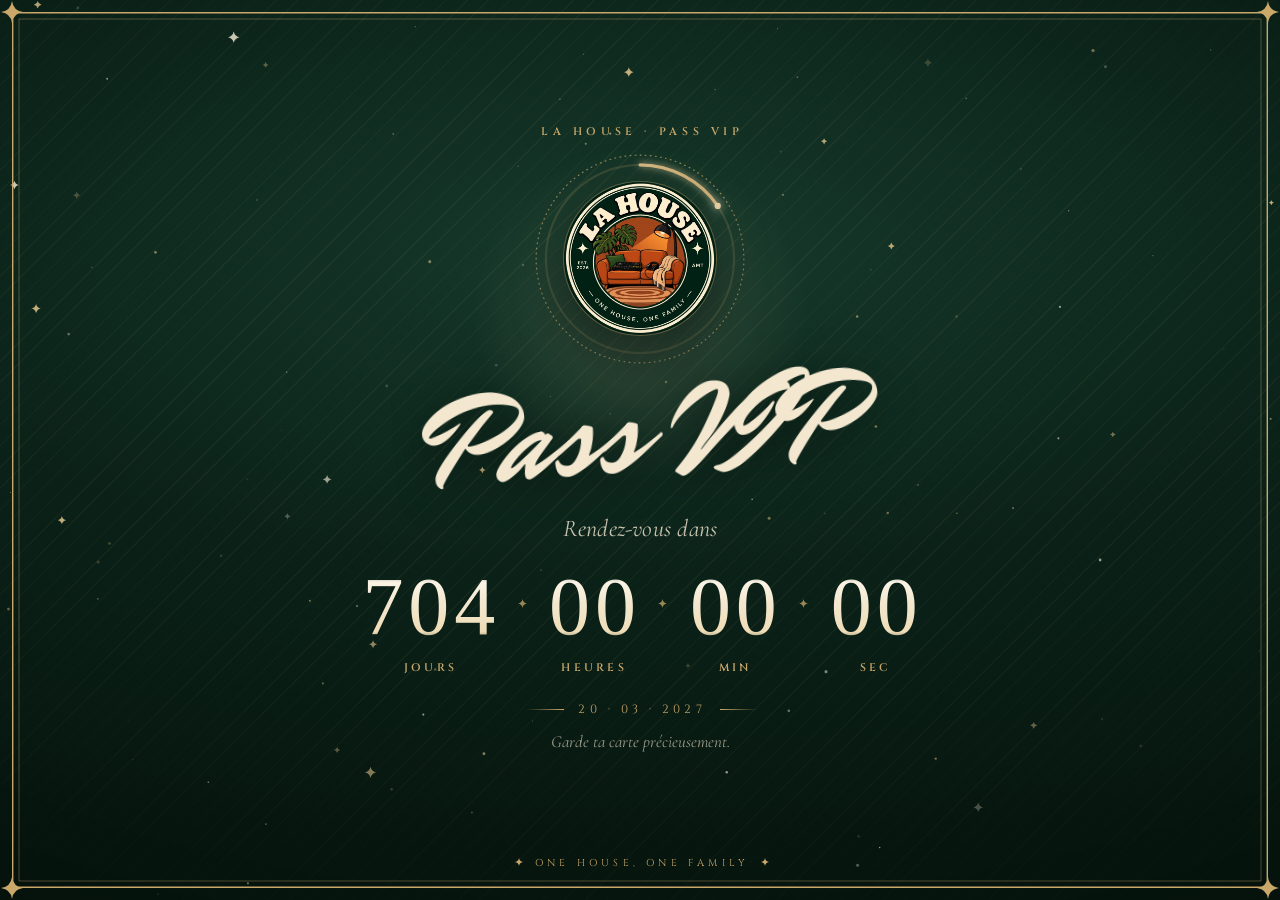
==== index.html @ ac660f89 "Compte à rebours LA HOUSE (Zacharie et Léonard) Co-Authored-By: Claude Opus 5.5 <noreply@anthropic.c" ====
<!doctype html>
<html lang="fr">
<head>
<meta charset="utf-8">
<meta name="viewport" content="width=device-width, initial-scale=1, viewport-fit=cover">
<meta name="theme-color" content="#0b2219">
<meta name="robots" content="noindex">
<title>LA HOUSE · Pass VIP</title>
<meta property="og:title" content="LA HOUSE · Pass VIP">
<meta property="og:description" content="Un jour, tu sauras.">
<link rel="icon" href="assets/star.svg" type="image/svg+xml">
<link rel="apple-touch-icon" href="assets/apple-touch-icon.png">
<link rel="preconnect" href="https://fonts.googleapis.com">
<link rel="preconnect" href="https://fonts.gstatic.com" crossorigin>
<link rel="stylesheet" href="https://fonts.googleapis.com/css2?family=Cinzel:wght@400;600;700&family=Cormorant+Garamond:ital,wght@0,400;0,500;0,600;1,400;1,500&family=Mr+Dafoe&display=swap">
<link rel="stylesheet" href="assets/style.css">
<link rel="preload" as="image" href="assets/logo.webp">
</head>
<body>
<div class="stripes"></div>
<canvas id="sky" aria-hidden="true"></canvas>
<div class="glow"></div>
<div class="vignette"></div>
<div class="frame" aria-hidden="true">
  <svg><rect class="r1" pathLength="1"/><rect class="r2" pathLength="1"/></svg>
  <span class="corner tl"></span><span class="corner tr"></span><span class="corner bl"></span><span class="corner br"></span>
</div>

<main class="stage">
  <p class="kicker rv" style="--d:.2s">La House · Pass VIP</p>

  <div class="emblem">
    <div class="halo"></div>
    <svg class="ring" viewBox="0 0 100 100" aria-hidden="true">
      <defs><linearGradient id="goldGrad" x1="0" y1="0" x2="1" y2="1"><stop offset="0" stop-color="#fff3d6"/><stop offset="1" stop-color="#c9a86a"/></linearGradient></defs>
      <circle class="dots" cx="50" cy="50" r="53"/>
      <circle class="track" cx="50" cy="50" r="48"/>
      <circle class="prog" cx="50" cy="50" r="48" pathLength="100"/>
      <circle class="spark" cx="50" cy="2" r="1.6"/>
    </svg>
    <img src="assets/logo.webp" alt="LA HOUSE" width="600" height="600">
  </div>

  <h1 class="name">Pass VIP</h1>
  <p class="lead rv" style="--d:2.2s">Rendez-vous dans</p>

  <div class="countdown rv" style="--d:1.4s" role="timer" aria-label="Compte à rebours jusqu'au 20 mars 2027">
    <div class="unit d"><div class="num"></div><span class="lbl">Jours</span></div>
    <span class="sep"></span>
    <div class="unit h"><div class="num"></div><span class="lbl">Heures</span></div>
    <span class="sep"></span>
    <div class="unit m"><div class="num"></div><span class="lbl">Min</span></div>
    <span class="sep"></span>
    <div class="unit s"><div class="num"></div><span class="lbl">Sec</span></div>
  </div>

  <p class="open">C'est l'heure.<small>Reviens très vite ici…</small></p>

  <p class="date rv" style="--d:2.5s">20 · 03 · 2027</p>
  <p class="hint rv" style="--d:2.8s">Garde ta carte précieusement.</p>
</main>

<p class="motto rv" style="--d:3s"><i></i>One house, one family<i></i></p>

<script src="assets/config.js"></script>
<script src="assets/app.js"></script>
</body>
</html>
---- assets/style.css ----
:root {
  --g0: #06150e;
  --g1: #0b2219;
  --g2: #0f2a1f;
  --gold: #c9a86a;
  --gold-l: #ecd6a6;
  --cream: #f3e7cf;
  --ease: cubic-bezier(.2, .8, .2, 1);
}

*, *::before, *::after { box-sizing: border-box; }

html { background: var(--g0); }

body {
  margin: 0;
  min-height: 100vh;
  min-height: 100svh;
  overflow-x: hidden;
  overscroll-behavior: none;
  color: var(--cream);
  font-family: "Cormorant Garamond", Georgia, serif;
  background:
    radial-gradient(120% 70% at 50% 28%, #163a2b 0%, var(--g1) 50%, var(--g0) 100%) fixed;
  -webkit-tap-highlight-color: transparent;
  -webkit-font-smoothing: antialiased;
  user-select: none;
  -webkit-user-select: none;
}

/* ---------- Décor ---------- */

#sky, .stripes, .glow, .frame, .vignette {
  position: fixed;
  inset: 0;
  pointer-events: none;
}

#sky { z-index: 1; width: 100%; height: 100%; }

.stripes {
  z-index: 0;
  background: repeating-linear-gradient(135deg, rgba(201, 168, 106, .07) 0 1px, transparent 1px 15px);
  background-size: 200% 200%;
  -webkit-mask-image: radial-gradient(120% 90% at 50% 40%, #000 30%, transparent 85%);
  mask-image: radial-gradient(120% 90% at 50% 40%, #000 30%, transparent 85%);
  animation: drift 60s linear infinite;
}

@keyframes drift { to { background-position: 212px 212px; } }

.glow {
  z-index: 1;
  background: radial-gradient(circle 240px at var(--x, 50%) var(--y, 35%), rgba(236, 214, 166, .15), transparent 70%);
  mix-blend-mode: screen;
}

.vignette {
  z-index: 3;
  background: radial-gradient(140% 100% at 50% 45%, transparent 55%, rgba(0, 0, 0, .45) 100%);
}

.frame {
  z-index: 4;
  inset: calc(12px + env(safe-area-inset-top)) calc(12px + env(safe-area-inset-right)) calc(12px + env(safe-area-inset-bottom)) calc(12px + env(safe-area-inset-left));
}

.frame svg { width: 100%; height: 100%; display: block; overflow: visible; }

.frame rect {
  fill: none;
  stroke: var(--gold);
  stroke-dasharray: 1;
  stroke-dashoffset: 1;
}

.frame .r1 { stroke-width: 1.4; }
.frame .r2 { stroke-width: .6; opacity: .6; }

.go .frame rect { animation: draw 1.8s var(--ease) forwards; }
.go .frame .r2 { animation-delay: .25s; }

@keyframes draw { to { stroke-dashoffset: 0; } }

.corner {
  position: absolute;
  width: 22px;
  height: 22px;
  margin: -11px;
  color: var(--gold);
  transform: scale(0) rotate(-90deg);
}

.corner svg { width: 100%; height: 100%; display: block; }
.corner.tl { top: 0; left: 0; }
.corner.tr { top: 0; right: 0; }
.corner.bl { bottom: 0; left: 0; }
.corner.br { bottom: 0; right: 0; }

.go .corner { animation: pop .9s var(--ease) 1.3s forwards; }

@keyframes pop { to { transform: scale(1) rotate(0); } }

/* ---------- Scène ---------- */

.stage {
  position: relative;
  z-index: 5;
  min-height: 100vh;
  min-height: 100svh;
  display: flex;
  flex-direction: column;
  align-items: center;
  justify-content: center;
  text-align: center;
  padding: calc(54px + env(safe-area-inset-top)) 30px calc(78px + env(safe-area-inset-bottom));
}

.rv { opacity: 0; transform: translateY(16px); filter: blur(8px); }

.go .rv { animation: rise 1.2s var(--ease) var(--d, 0s) forwards; }

@keyframes rise { to { opacity: 1; transform: none; filter: blur(0); } }

.kicker {
  margin: 0 0 22px;
  font-family: "Cinzel", serif;
  font-size: 11px;
  font-weight: 600;
  letter-spacing: .42em;
  text-transform: uppercase;
  color: var(--gold);
  padding-left: .42em;
}

/* Emblème */

.emblem {
  position: relative;
  width: min(42vw, 196px);
  aspect-ratio: 1;
  margin-bottom: 6px;
}

.emblem img {
  position: absolute;
  inset: 11%;
  width: 78%;
  height: 78%;
  border-radius: 50%;
  box-shadow: 0 0 0 1px rgba(201, 168, 106, .35), 0 18px 50px rgba(0, 0, 0, .5);
}

.go .emblem img { animation: emblemIn 1.6s var(--ease) .35s both, float 6s ease-in-out 2s infinite; }

@keyframes emblemIn {
  from { transform: scale(.6) rotate(-25deg); opacity: 0; filter: blur(10px) brightness(2); }
  to { transform: none; opacity: 1; filter: none; }
}

@keyframes float { 50% { transform: translateY(-5px); } }

.halo {
  position: absolute;
  inset: -18%;
  border-radius: 50%;
  background: radial-gradient(circle, rgba(236, 214, 166, .28) 0%, rgba(201, 168, 106, .08) 40%, transparent 68%);
  opacity: 0;
}

.go .halo { animation: halo 4s ease-in-out 1s infinite; }

@keyframes halo { 0%, 100% { opacity: .55; transform: scale(.94); } 50% { opacity: 1; transform: scale(1.04); } }

.ring { position: absolute; inset: 0; width: 100%; height: 100%; overflow: visible; }

.ring .dots {
  fill: none;
  stroke: var(--gold);
  stroke-width: .6;
  stroke-dasharray: .4 2.2;
  stroke-linecap: round;
  opacity: .7;
  transform-origin: 50% 50%;
  animation: spin 50s linear infinite;
}

.ring .track { fill: none; stroke: rgba(201, 168, 106, .18); stroke-width: 1.1; }

.ring .prog {
  fill: none;
  stroke: url(#goldGrad);
  stroke-width: 1.6;
  stroke-linecap: round;
  stroke-dasharray: 100;
  stroke-dashoffset: 100;
  transform: rotate(-90deg);
  transform-origin: 50% 50%;
  transition: stroke-dashoffset 2.6s var(--ease) 1.2s;
  filter: drop-shadow(0 0 2px rgba(236, 214, 166, .8));
}

.ring .spark { fill: var(--gold-l); filter: drop-shadow(0 0 3px #fff3d6); opacity: 0; transition: opacity .6s 3.6s; }
.go .ring .spark { opacity: 1; }

@keyframes spin { to { transform: rotate(360deg); } }

/* Prénom */

.name {
  margin: 4px 0 0;
  font-family: "Mr Dafoe", cursive;
  font-weight: 400;
  font-size: clamp(66px, 20vw, 128px);
  line-height: 1.05;
  padding: 0 .25em .08em;
  transform: rotate(-4deg);
  background: linear-gradient(105deg, var(--cream) 0%, var(--cream) 42%, #fff8e6 48%, var(--gold-l) 52%, var(--cream) 58%, var(--cream) 100%);
  background-size: 300% 100%;
  background-position: 100% 0;
  -webkit-background-clip: text;
  background-clip: text;
  color: transparent;
  clip-path: inset(-20% 100% -20% 0);
  filter: drop-shadow(0 6px 22px rgba(0, 0, 0, .45));
}

.go .name {
  animation: write 1.7s cubic-bezier(.6, .1, .3, 1) .9s forwards, shine 5s ease-in-out 3s infinite;
}

@keyframes write { to { clip-path: inset(-20% -10% -20% 0); } }
@keyframes shine { 0% { background-position: 100% 0; } 45%, 100% { background-position: 0 0; } }

.lead {
  margin: 2px 0 20px;
  font-style: italic;
  font-size: clamp(19px, 5.2vw, 24px);
  color: rgba(243, 231, 207, .82);
  letter-spacing: .01em;
}

/* Compte à rebours */

.countdown { display: flex; align-items: flex-start; justify-content: center; gap: clamp(4px, 2vw, 20px); }

.unit { display: flex; flex-direction: column; align-items: center; min-width: 0; }

.num {
  display: flex;
  font-family: "Cormorant Garamond", Georgia, serif;
  font-weight: 500;
  font-size: clamp(36px, 11.2vw, 82px);
  line-height: 1;
  font-variant-numeric: lining-nums tabular-nums;
}

.digit {
  position: relative;
  width: .56em;
  height: 1.08em;
  overflow: hidden;
  -webkit-mask-image: linear-gradient(transparent 0, #000 22%, #000 78%, transparent 100%);
  mask-image: linear-gradient(transparent 0, #000 22%, #000 78%, transparent 100%);
}

.digit span {
  position: absolute;
  inset: 0;
  display: flex;
  align-items: center;
  justify-content: center;
  background: linear-gradient(180deg, #fffaf0 10%, var(--cream) 45%, var(--gold-l) 100%);
  -webkit-background-clip: text;
  background-clip: text;
  color: transparent;
}

.digit .in { animation: dIn .62s var(--ease) both; }
.digit .out { animation: dOut .55s var(--ease) both; }
.digit .in.fast { animation-duration: .14s; }
.digit .out.fast { animation-duration: .12s; }

@keyframes dIn { from { transform: translateY(-75%) scaleY(1.2); opacity: 0; filter: blur(5px); } }
@keyframes dOut { to { transform: translateY(70%) scaleY(1.2); opacity: 0; filter: blur(5px); } }

.lbl {
  margin-top: 9px;
  font-family: "Cinzel", serif;
  font-size: clamp(9px, 2.5vw, 11px);
  font-weight: 600;
  letter-spacing: .3em;
  padding-left: .3em;
  text-transform: uppercase;
  color: var(--gold);
}

.sep {
  width: 9px;
  height: 9px;
  margin-top: clamp(18px, 5.4vw, 36px);
  color: var(--gold);
  opacity: .75;
  flex: none;
}

.sep svg { display: block; width: 100%; height: 100%; }

.unit.s .lbl { transition: color .3s, text-shadow .3s; }
.unit.s.beat .lbl { color: var(--gold-l); text-shadow: 0 0 10px rgba(236, 214, 166, .9); transition: none; }

.date {
  display: flex;
  align-items: center;
  gap: 14px;
  margin: 26px 0 0;
  font-family: "Cinzel", serif;
  font-size: 12px;
  letter-spacing: .34em;
  padding-left: .34em;
  color: var(--gold);
}

.date::before, .date::after { content: ""; width: 38px; height: 1px; background: linear-gradient(90deg, transparent, var(--gold)); }
.date::after { transform: scaleX(-1); }

.hint {
  margin: 14px 0 0;
  font-style: italic;
  font-size: 17px;
  color: rgba(243, 231, 207, .62);
}

/* Devise */

.motto {
  position: fixed;
  z-index: 5;
  left: 0;
  right: 0;
  bottom: calc(30px + env(safe-area-inset-bottom));
  display: flex;
  justify-content: center;
  align-items: center;
  gap: 12px;
  margin: 0;
  font-family: "Cinzel", serif;
  font-size: 10px;
  letter-spacing: .42em;
  padding-left: .42em;
  text-transform: uppercase;
  color: var(--gold);
}

.motto svg { width: 8px; height: 8px; }

/* Arrivée à zéro */

.open { display: none; }
.is-open .open { display: block; }
.is-open .countdown, .is-open .lead, .is-open .hint { display: none; }

.open {
  margin: 4px 0 0;
  font-family: "Cormorant Garamond", serif;
  font-weight: 500;
  font-size: clamp(40px, 11vw, 70px);
  line-height: 1.05;
  background: linear-gradient(180deg, #fffaf0, var(--gold-l));
  -webkit-background-clip: text;
  background-clip: text;
  color: transparent;
}

.open small { display: block; margin-top: 12px; font-size: .36em; font-style: italic; color: var(--cream); -webkit-text-fill-color: var(--cream); }

/* Écrans bas (téléphone à l'horizontale) */

@media (max-height: 560px) {
  .stage { padding-top: 40px; padding-bottom: 60px; }
  .emblem { width: 110px; }
  .kicker { margin-bottom: 10px; }
  .name { font-size: 60px; }
  .lead { margin-bottom: 10px; }
  .date { margin-top: 14px; }
  .hint { display: none; }
  .motto { bottom: 22px; }
}

@media (prefers-reduced-motion: reduce) {
  *, *::before, *::after { animation-duration: .01s !important; animation-delay: 0s !important; animation-iteration-count: 1 !important; transition-duration: .01s !important; transition-delay: 0s !important; }
}
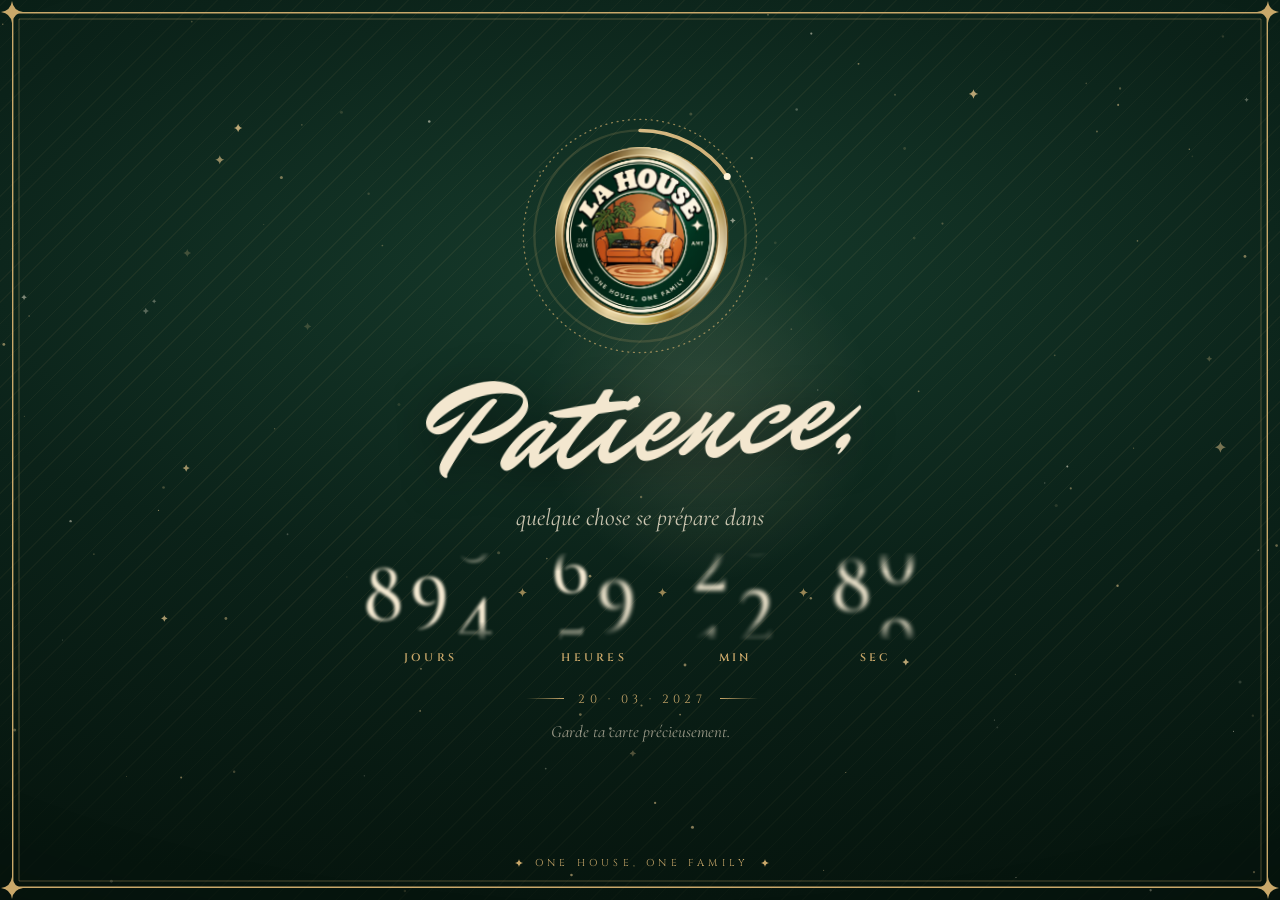
==== commit 9366f093: "Médaille 3D en métal, compteur mécanique, vibrations iPhone, corrections - Compteur : défilement méc" ====
--- a/index.html
+++ b/index.html
@@ -5,8 +5,8 @@
 <meta name="viewport" content="width=device-width, initial-scale=1, viewport-fit=cover">
 <meta name="theme-color" content="#0b2219">
 <meta name="robots" content="noindex">
-<title>LA HOUSE · Pass VIP</title>
-<meta property="og:title" content="LA HOUSE · Pass VIP">
+<title>LA HOUSE</title>
+<meta property="og:title" content="LA HOUSE">
 <meta property="og:description" content="Un jour, tu sauras.">
 <link rel="icon" href="assets/star.svg" type="image/svg+xml">
 <link rel="apple-touch-icon" href="assets/apple-touch-icon.png">
@@ -27,8 +27,6 @@
 </div>
 
 <main class="stage">
-  <p class="kicker rv" style="--d:.2s">La House · Pass VIP</p>
-
   <div class="emblem">
     <div class="halo"></div>
     <svg class="ring" viewBox="0 0 100 100" aria-hidden="true">
@@ -38,11 +36,11 @@
       <circle class="prog" cx="50" cy="50" r="48" pathLength="100"/>
       <circle class="spark" cx="50" cy="2" r="1.6"/>
     </svg>
-    <img src="assets/logo.webp" alt="LA HOUSE" width="600" height="600">
+    <div class="medal" role="img" aria-label="Médaille LA HOUSE"><div class="coin"><div class="face front"><img src="assets/logo.webp" alt="" width="600" height="600" draggable="false"><div class="glare"></div><div class="shine"></div></div><div class="face back"><img src="assets/logo.webp" alt="" width="600" height="600" draggable="false"><div class="glare"></div><div class="shine"></div></div></div></div>
   </div>
 
-  <h1 class="name">Pass VIP</h1>
-  <p class="lead rv" style="--d:2.2s">Rendez-vous dans</p>
+  <h1 class="name">Patience,</h1>
+  <p class="lead rv" style="--d:2.2s">quelque chose se prépare dans</p>
 
   <div class="countdown rv" style="--d:1.4s" role="timer" aria-label="Compte à rebours jusqu'au 20 mars 2027">
     <div class="unit d"><div class="num"></div><span class="lbl">Jours</span></div>
--- a/assets/style.css
+++ b/assets/style.css
@@ -6,6 +6,7 @@
   --gold-l: #ecd6a6;
   --cream: #f3e7cf;
   --ease: cubic-bezier(.2, .8, .2, 1);
+  --cell: 1.08em;
 }
 
 *, *::before, *::after { box-sizing: border-box; }
@@ -18,14 +19,16 @@
   min-height: 100svh;
   overflow-x: hidden;
   overscroll-behavior: none;
+  touch-action: manipulation;
   color: var(--cream);
   font-family: "Cormorant Garamond", Georgia, serif;
-  background:
-    radial-gradient(120% 70% at 50% 28%, #163a2b 0%, var(--g1) 50%, var(--g0) 100%) fixed;
+  background: radial-gradient(120% 70% at 50% 30%, #163a2b 0%, var(--g1) 50%, var(--g0) 100%) fixed;
   -webkit-tap-highlight-color: transparent;
   -webkit-font-smoothing: antialiased;
+  -webkit-text-size-adjust: 100%;
   user-select: none;
   -webkit-user-select: none;
+  -webkit-touch-callout: none;
 }
 
 /* ---------- Décor ---------- */
@@ -38,20 +41,32 @@
 
 #sky { z-index: 1; width: 100%; height: 100%; }
 
+/* Rayures : un grand calque qui glisse d'exactement une période, donc sans aucune coupure */
 .stripes {
   z-index: 0;
-  background: repeating-linear-gradient(135deg, rgba(201, 168, 106, .07) 0 1px, transparent 1px 15px);
-  background-size: 200% 200%;
+  overflow: hidden;
   -webkit-mask-image: radial-gradient(120% 90% at 50% 40%, #000 30%, transparent 85%);
   mask-image: radial-gradient(120% 90% at 50% 40%, #000 30%, transparent 85%);
-  animation: drift 60s linear infinite;
-}
-
-@keyframes drift { to { background-position: 212px 212px; } }
+}
+
+.stripes::before {
+  content: "";
+  position: absolute;
+  top: -40px;
+  left: -40px;
+  width: calc(100% + 80px);
+  height: calc(100% + 80px);
+  background: repeating-linear-gradient(135deg, rgba(201, 168, 106, .075) 0 1px, transparent 1px 15px);
+  animation: drift 6s linear infinite;
+  will-change: transform;
+}
+
+/* 15px entre deux rayures à 45° = 21,2132px à l'horizontale */
+@keyframes drift { to { transform: translate3d(21.2132px, 0, 0); } }
 
 .glow {
   z-index: 1;
-  background: radial-gradient(circle 240px at var(--x, 50%) var(--y, 35%), rgba(236, 214, 166, .15), transparent 70%);
+  background: radial-gradient(circle 240px at var(--x, 50%) var(--y, 35%), rgba(236, 214, 166, .14), transparent 70%);
   mix-blend-mode: screen;
 }
 
@@ -67,13 +82,7 @@
 
 .frame svg { width: 100%; height: 100%; display: block; overflow: visible; }
 
-.frame rect {
-  fill: none;
-  stroke: var(--gold);
-  stroke-dasharray: 1;
-  stroke-dashoffset: 1;
-}
-
+.frame rect { fill: none; stroke: var(--gold); stroke-dasharray: 1; stroke-dashoffset: 1; }
 .frame .r1 { stroke-width: 1.4; }
 .frame .r2 { stroke-width: .6; opacity: .6; }
 
@@ -113,58 +122,28 @@
   align-items: center;
   justify-content: center;
   text-align: center;
-  padding: calc(54px + env(safe-area-inset-top)) 30px calc(78px + env(safe-area-inset-bottom));
+  padding: calc(48px + env(safe-area-inset-top)) 30px calc(80px + env(safe-area-inset-bottom));
 }
 
 .rv { opacity: 0; transform: translateY(16px); filter: blur(8px); }
-
 .go .rv { animation: rise 1.2s var(--ease) var(--d, 0s) forwards; }
 
 @keyframes rise { to { opacity: 1; transform: none; filter: blur(0); } }
 
-.kicker {
-  margin: 0 0 22px;
-  font-family: "Cinzel", serif;
-  font-size: 11px;
-  font-weight: 600;
-  letter-spacing: .42em;
-  text-transform: uppercase;
-  color: var(--gold);
-  padding-left: .42em;
-}
-
-/* Emblème */
+/* ---------- Médaille 3D ---------- */
 
 .emblem {
   position: relative;
-  width: min(42vw, 196px);
+  width: min(50vw, 220px);
   aspect-ratio: 1;
-  margin-bottom: 6px;
-}
-
-.emblem img {
-  position: absolute;
-  inset: 11%;
-  width: 78%;
-  height: 78%;
-  border-radius: 50%;
-  box-shadow: 0 0 0 1px rgba(201, 168, 106, .35), 0 18px 50px rgba(0, 0, 0, .5);
-}
-
-.go .emblem img { animation: emblemIn 1.6s var(--ease) .35s both, float 6s ease-in-out 2s infinite; }
-
-@keyframes emblemIn {
-  from { transform: scale(.6) rotate(-25deg); opacity: 0; filter: blur(10px) brightness(2); }
-  to { transform: none; opacity: 1; filter: none; }
-}
-
-@keyframes float { 50% { transform: translateY(-5px); } }
+  margin-bottom: 4px;
+}
 
 .halo {
   position: absolute;
-  inset: -18%;
+  inset: -16%;
   border-radius: 50%;
-  background: radial-gradient(circle, rgba(236, 214, 166, .28) 0%, rgba(201, 168, 106, .08) 40%, transparent 68%);
+  background: radial-gradient(circle, rgba(236, 214, 166, .26) 0%, rgba(201, 168, 106, .08) 40%, transparent 68%);
   opacity: 0;
 }
 
@@ -172,7 +151,7 @@
 
 @keyframes halo { 0%, 100% { opacity: .55; transform: scale(.94); } 50% { opacity: 1; transform: scale(1.04); } }
 
-.ring { position: absolute; inset: 0; width: 100%; height: 100%; overflow: visible; }
+.ring { position: absolute; inset: 0; width: 100%; height: 100%; overflow: visible; pointer-events: none; }
 
 .ring .dots {
   fill: none;
@@ -197,21 +176,85 @@
   transform: rotate(-90deg);
   transform-origin: 50% 50%;
   transition: stroke-dashoffset 2.6s var(--ease) 1.2s;
-  filter: drop-shadow(0 0 2px rgba(236, 214, 166, .8));
-}
-
-.ring .spark { fill: var(--gold-l); filter: drop-shadow(0 0 3px #fff3d6); opacity: 0; transition: opacity .6s 3.6s; }
+}
+
+.ring .spark { fill: #fff3d6; opacity: 0; transition: opacity .6s 3.6s; }
 .go .ring .spark { opacity: 1; }
 
 @keyframes spin { to { transform: rotate(360deg); } }
 
-/* Prénom */
+.medal {
+  position: absolute;
+  inset: 10%;
+  perspective: 800px;
+  touch-action: none;
+  cursor: grab;
+  opacity: 0;
+  transform: scale(.55);
+  -webkit-tap-highlight-color: transparent;
+}
+
+.medal:active { cursor: grabbing; }
+
+.go .medal { animation: medalIn 1.4s var(--ease) .3s forwards; }
+
+@keyframes medalIn { to { opacity: 1; transform: none; } }
+
+.coin {
+  position: absolute;
+  inset: 0;
+  transform-style: preserve-3d;
+  -webkit-transform-style: preserve-3d;
+  will-change: transform;
+}
+
+.face, .rim { position: absolute; inset: 0; border-radius: 50%; }
+
+.face {
+  overflow: hidden;
+  backface-visibility: hidden;
+  -webkit-backface-visibility: hidden;
+  padding: 5.5%;
+  background: conic-gradient(from var(--a, 0deg), #6e5020, #f6e2aa, #a5803c, #fff5d6, #8a6a2c, #e9cf91, #74561f, #f0d89c, #6e5020);
+  box-shadow: inset 0 0 0 1px rgba(255, 240, 200, .5), inset 0 0 6px rgba(0, 0, 0, .35);
+}
+
+.face.back { transform: rotateY(180deg) translateZ(var(--t, 5px)); }
+.face.front { transform: translateZ(var(--t, 5px)); }
+
+.face img {
+  display: block;
+  width: 100%;
+  height: 100%;
+  border-radius: 50%;
+  box-shadow: 0 0 0 1.5px #5c431a, 0 0 0 3px rgba(255, 238, 196, .55);
+  pointer-events: none;
+  -webkit-user-drag: none;
+}
+
+.glare, .shine { position: absolute; inset: 0; border-radius: 50%; pointer-events: none; }
+
+.glare {
+  background: radial-gradient(circle at var(--gx, 30%) var(--gy, 25%), rgba(255, 255, 255, .62), rgba(255, 255, 255, .12) 30%, rgba(255, 255, 255, 0) 55%);
+  mix-blend-mode: soft-light;
+}
+
+.shine {
+  background: linear-gradient(var(--ga, 115deg), transparent 38%, rgba(255, 250, 235, .32) 47%, rgba(255, 255, 255, .5) 50%, rgba(255, 250, 235, .32) 53%, transparent 62%);
+  background-size: 260% 260%;
+  background-position: var(--sx, 50%) 50%;
+  mix-blend-mode: overlay;
+}
+
+.rim { background: linear-gradient(100deg, #5a3f14, #c9a35b 30%, #f4dfa6 50%, #b18b45 70%, #5a3f14); }
+
+/* ---------- Prénom ---------- */
 
 .name {
-  margin: 4px 0 0;
+  margin: 6px 0 0;
   font-family: "Mr Dafoe", cursive;
   font-weight: 400;
-  font-size: clamp(66px, 20vw, 128px);
+  font-size: clamp(64px, 19.5vw, 128px);
   line-height: 1.05;
   padding: 0 .25em .08em;
   transform: rotate(-4deg);
@@ -225,9 +268,7 @@
   filter: drop-shadow(0 6px 22px rgba(0, 0, 0, .45));
 }
 
-.go .name {
-  animation: write 1.7s cubic-bezier(.6, .1, .3, 1) .9s forwards, shine 5s ease-in-out 3s infinite;
-}
+.go .name { animation: write 1.7s cubic-bezier(.6, .1, .3, 1) .9s forwards, shine 5s ease-in-out 3s infinite; }
 
 @keyframes write { to { clip-path: inset(-20% -10% -20% 0); } }
 @keyframes shine { 0% { background-position: 100% 0; } 45%, 100% { background-position: 0 0; } }
@@ -237,14 +278,13 @@
   font-style: italic;
   font-size: clamp(19px, 5.2vw, 24px);
   color: rgba(243, 231, 207, .82);
-  letter-spacing: .01em;
-}
-
-/* Compte à rebours */
+}
+
+/* ---------- Compte à rebours ---------- */
 
 .countdown { display: flex; align-items: flex-start; justify-content: center; gap: clamp(4px, 2vw, 20px); }
 
-.unit { display: flex; flex-direction: column; align-items: center; min-width: 0; }
+.unit { display: flex; flex-direction: column; align-items: center; }
 
 .num {
   display: flex;
@@ -258,28 +298,26 @@
 .digit {
   position: relative;
   width: .56em;
-  height: 1.08em;
+  height: var(--cell);
   overflow: hidden;
   -webkit-mask-image: linear-gradient(transparent 0, #000 22%, #000 78%, transparent 100%);
   mask-image: linear-gradient(transparent 0, #000 22%, #000 78%, transparent 100%);
 }
 
-.digit span {
-  position: absolute;
-  inset: 0;
+.digit > span, .strip > span {
   display: flex;
   align-items: center;
   justify-content: center;
-  background: linear-gradient(180deg, #fffaf0 10%, var(--cream) 45%, var(--gold-l) 100%);
-  -webkit-background-clip: text;
-  background-clip: text;
-  color: transparent;
-}
+  height: var(--cell);
+  color: #f7ecd4;
+}
+
+.digit > span { position: absolute; left: 0; right: 0; top: 0; }
+
+.strip { position: absolute; left: 0; right: 0; top: 0; display: block; will-change: transform; }
 
 .digit .in { animation: dIn .62s var(--ease) both; }
 .digit .out { animation: dOut .55s var(--ease) both; }
-.digit .in.fast { animation-duration: .14s; }
-.digit .out.fast { animation-duration: .12s; }
 
 @keyframes dIn { from { transform: translateY(-75%) scaleY(1.2); opacity: 0; filter: blur(5px); } }
 @keyframes dOut { to { transform: translateY(70%) scaleY(1.2); opacity: 0; filter: blur(5px); } }
@@ -298,7 +336,7 @@
 .sep {
   width: 9px;
   height: 9px;
-  margin-top: clamp(18px, 5.4vw, 36px);
+  margin-top: clamp(16px, 5vw, 36px);
   color: var(--gold);
   opacity: .75;
   flex: none;
@@ -324,14 +362,9 @@
 .date::before, .date::after { content: ""; width: 38px; height: 1px; background: linear-gradient(90deg, transparent, var(--gold)); }
 .date::after { transform: scaleX(-1); }
 
-.hint {
-  margin: 14px 0 0;
-  font-style: italic;
-  font-size: 17px;
-  color: rgba(243, 231, 207, .62);
-}
-
-/* Devise */
+.hint { margin: 14px 0 0; font-style: italic; font-size: 17px; color: rgba(243, 231, 207, .62); }
+
+/* ---------- Devise ---------- */
 
 .motto {
   position: fixed;
@@ -350,11 +383,12 @@
   padding-left: .42em;
   text-transform: uppercase;
   color: var(--gold);
-}
-
-.motto svg { width: 8px; height: 8px; }
-
-/* Arrivée à zéro */
+  pointer-events: none;
+}
+
+.motto svg { width: 8px; height: 8px; display: block; }
+
+/* ---------- Arrivée à zéro ---------- */
 
 .open { display: none; }
 .is-open .open { display: block; }
@@ -362,29 +396,36 @@
 
 .open {
   margin: 4px 0 0;
-  font-family: "Cormorant Garamond", serif;
   font-weight: 500;
   font-size: clamp(40px, 11vw, 70px);
   line-height: 1.05;
-  background: linear-gradient(180deg, #fffaf0, var(--gold-l));
-  -webkit-background-clip: text;
-  background-clip: text;
-  color: transparent;
-}
-
-.open small { display: block; margin-top: 12px; font-size: .36em; font-style: italic; color: var(--cream); -webkit-text-fill-color: var(--cream); }
-
-/* Écrans bas (téléphone à l'horizontale) */
-
-@media (max-height: 560px) {
-  .stage { padding-top: 40px; padding-bottom: 60px; }
-  .emblem { width: 110px; }
-  .kicker { margin-bottom: 10px; }
-  .name { font-size: 60px; }
-  .lead { margin-bottom: 10px; }
-  .date { margin-top: 14px; }
+  color: var(--gold-l);
+}
+
+.open small { display: block; margin-top: 12px; font-size: .36em; font-style: italic; color: var(--cream); }
+
+/* Retour haptique iPhone (interrupteur invisible) */
+.hap { position: fixed; left: -200px; top: 0; width: 1px; height: 1px; opacity: 0; pointer-events: none; overflow: hidden; }
+
+/* ---------- Écrans bas (téléphone à l'horizontale) ---------- */
+
+@media (max-width: 340px) {
+  .num { font-size: 33px; }
+  .stage { padding-left: 24px; padding-right: 24px; }
+}
+
+/* Téléphone à l'horizontale : tout tient sur un écran, sans défilement */
+@media (max-height: 560px) and (orientation: landscape) {
+  .stage { padding: calc(22px + env(safe-area-inset-top)) 40px calc(36px + env(safe-area-inset-bottom)); }
+  .emblem { width: min(30vh, 110px); }
+  .name { font-size: min(15vh, 54px); margin-top: 0; }
+  .lead { margin: 0 0 6px; font-size: 17px; }
+  .num { font-size: min(11vh, 40px); }
+  .lbl { margin-top: 4px; }
+  .sep { margin-top: min(4vh, 16px); }
+  .date { margin-top: 10px; font-size: 11px; }
   .hint { display: none; }
-  .motto { bottom: 22px; }
+  .motto { bottom: calc(18px + env(safe-area-inset-bottom)); }
 }
 
 @media (prefers-reduced-motion: reduce) {
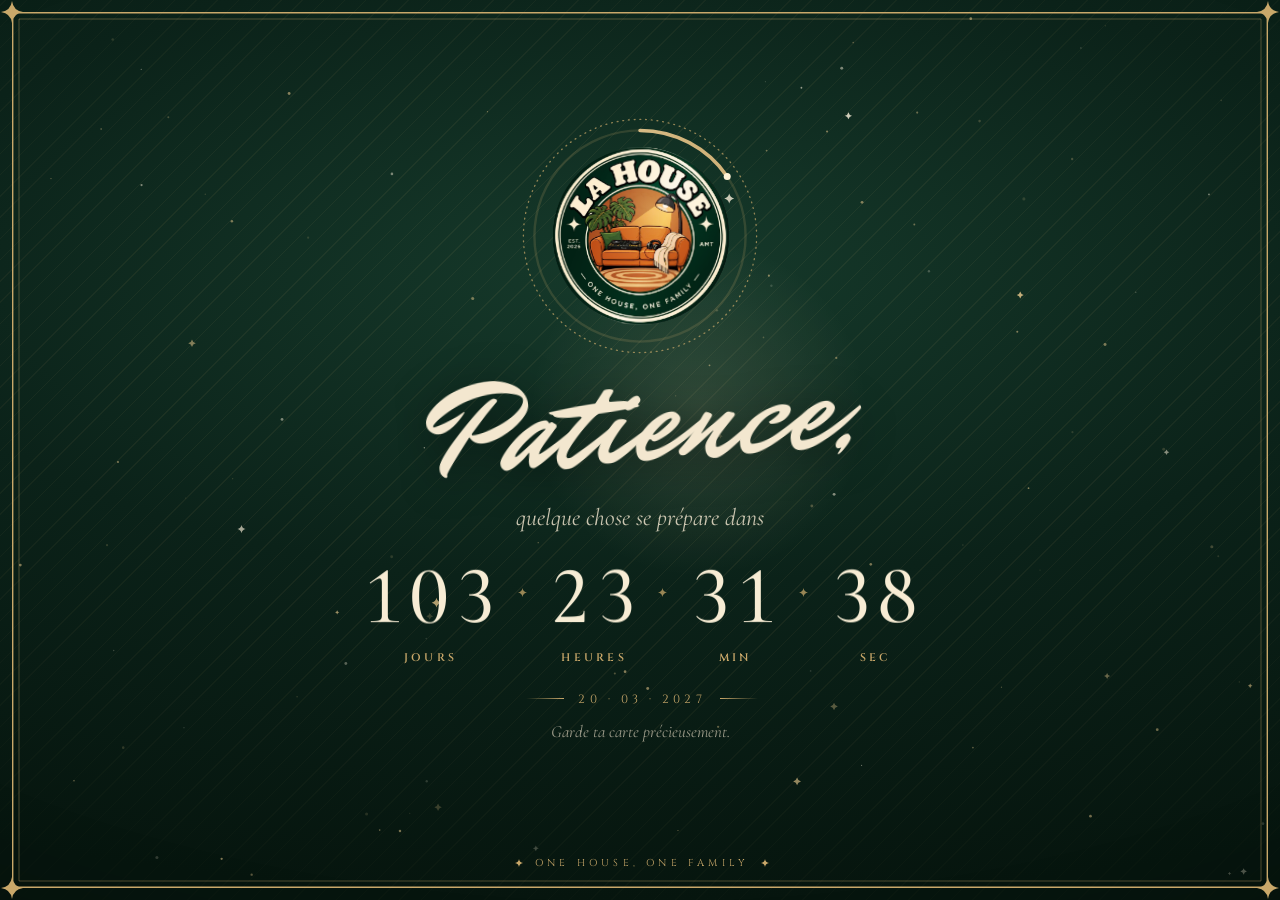
==== commit f438cb0a: "Forcer le rechargement des fichiers (anti-cache) Co-Authored-By: Claude Opus 5.5 <noreply@anthropic." ====
--- a/index.html
+++ b/index.html
@@ -13,8 +13,8 @@
 <link rel="preconnect" href="https://fonts.googleapis.com">
 <link rel="preconnect" href="https://fonts.gstatic.com" crossorigin>
 <link rel="stylesheet" href="https://fonts.googleapis.com/css2?family=Cinzel:wght@400;600;700&family=Cormorant+Garamond:ital,wght@0,400;0,500;0,600;1,400;1,500&family=Mr+Dafoe&display=swap">
-<link rel="stylesheet" href="assets/style.css">
-<link rel="preload" as="image" href="assets/logo.webp">
+<link rel="stylesheet" href="assets/style.css?v=1794800007">
+<link rel="preload" as="image" href="assets/logo.webp?v=1794800007">
 </head>
 <body>
 <div class="stripes"></div>
@@ -36,7 +36,7 @@
       <circle class="prog" cx="50" cy="50" r="48" pathLength="100"/>
       <circle class="spark" cx="50" cy="2" r="1.6"/>
     </svg>
-    <div class="medal" role="img" aria-label="Médaille LA HOUSE"><div class="coin"><div class="face front"><img src="assets/logo.webp" alt="" width="600" height="600" draggable="false"><div class="glare"></div><div class="shine"></div></div><div class="face back"><img src="assets/logo.webp" alt="" width="600" height="600" draggable="false"><div class="glare"></div><div class="shine"></div></div></div></div>
+    <div class="medal" role="img" aria-label="Médaille LA HOUSE"><div class="coin"><div class="face front"><img src="assets/logo.webp?v=1794800007" alt="" width="600" height="600" draggable="false"><div class="glare"></div><div class="shine"></div></div><div class="face back"><img src="assets/logo.webp?v=1794800007" alt="" width="600" height="600" draggable="false"><div class="glare"></div><div class="shine"></div></div></div></div>
   </div>
 
   <h1 class="name">Patience,</h1>
@@ -60,7 +60,7 @@
 
 <p class="motto rv" style="--d:3s"><i></i>One house, one family<i></i></p>
 
-<script src="assets/config.js"></script>
-<script src="assets/app.js"></script>
+<script src="assets/config.js?v=1794800007"></script>
+<script src="assets/app.js?v=1794800007"></script>
 </body>
 </html>
--- a/assets/style.css
+++ b/assets/style.css
@@ -11,13 +11,16 @@
 
 *, *::before, *::after { box-sizing: border-box; }
 
-html { background: var(--g0); }
+/* La page ne défile jamais : tout est figé à la taille de l'écran (iPhone compris) */
+html { background: var(--g0); height: 100%; overflow: hidden; overscroll-behavior: none; }
 
 body {
   margin: 0;
-  min-height: 100vh;
-  min-height: 100svh;
-  overflow-x: hidden;
+  position: fixed;
+  inset: 0;
+  width: 100%;
+  height: 100%;
+  overflow: hidden;
   overscroll-behavior: none;
   touch-action: manipulation;
   color: var(--cream);
@@ -115,8 +118,8 @@
 .stage {
   position: relative;
   z-index: 5;
-  min-height: 100vh;
-  min-height: 100svh;
+  height: 100%;
+  overflow: hidden;
   display: flex;
   flex-direction: column;
   align-items: center;
@@ -214,9 +217,7 @@
   overflow: hidden;
   backface-visibility: hidden;
   -webkit-backface-visibility: hidden;
-  padding: 5.5%;
-  background: conic-gradient(from var(--a, 0deg), #6e5020, #f6e2aa, #a5803c, #fff5d6, #8a6a2c, #e9cf91, #74561f, #f0d89c, #6e5020);
-  box-shadow: inset 0 0 0 1px rgba(255, 240, 200, .5), inset 0 0 6px rgba(0, 0, 0, .35);
+  background: #021f13;
 }
 
 .face.back { transform: rotateY(180deg) translateZ(var(--t, 5px)); }
@@ -227,7 +228,6 @@
   width: 100%;
   height: 100%;
   border-radius: 50%;
-  box-shadow: 0 0 0 1.5px #5c431a, 0 0 0 3px rgba(255, 238, 196, .55);
   pointer-events: none;
   -webkit-user-drag: none;
 }
@@ -246,7 +246,7 @@
   mix-blend-mode: overlay;
 }
 
-.rim { background: linear-gradient(100deg, #5a3f14, #c9a35b 30%, #f4dfa6 50%, #b18b45 70%, #5a3f14); }
+.rim { background: linear-gradient(100deg, #01130b, #0f2a1f 30%, #6f8a76 48%, #f3e7cf 50%, #6f8a76 52%, #0f2a1f 70%, #01130b); }
 
 /* ---------- Prénom ---------- */
 
@@ -405,7 +405,6 @@
 .open small { display: block; margin-top: 12px; font-size: .36em; font-style: italic; color: var(--cream); }
 
 /* Retour haptique iPhone (interrupteur invisible) */
-.hap { position: fixed; left: -200px; top: 0; width: 1px; height: 1px; opacity: 0; pointer-events: none; overflow: hidden; }
 
 /* ---------- Écrans bas (téléphone à l'horizontale) ---------- */
 
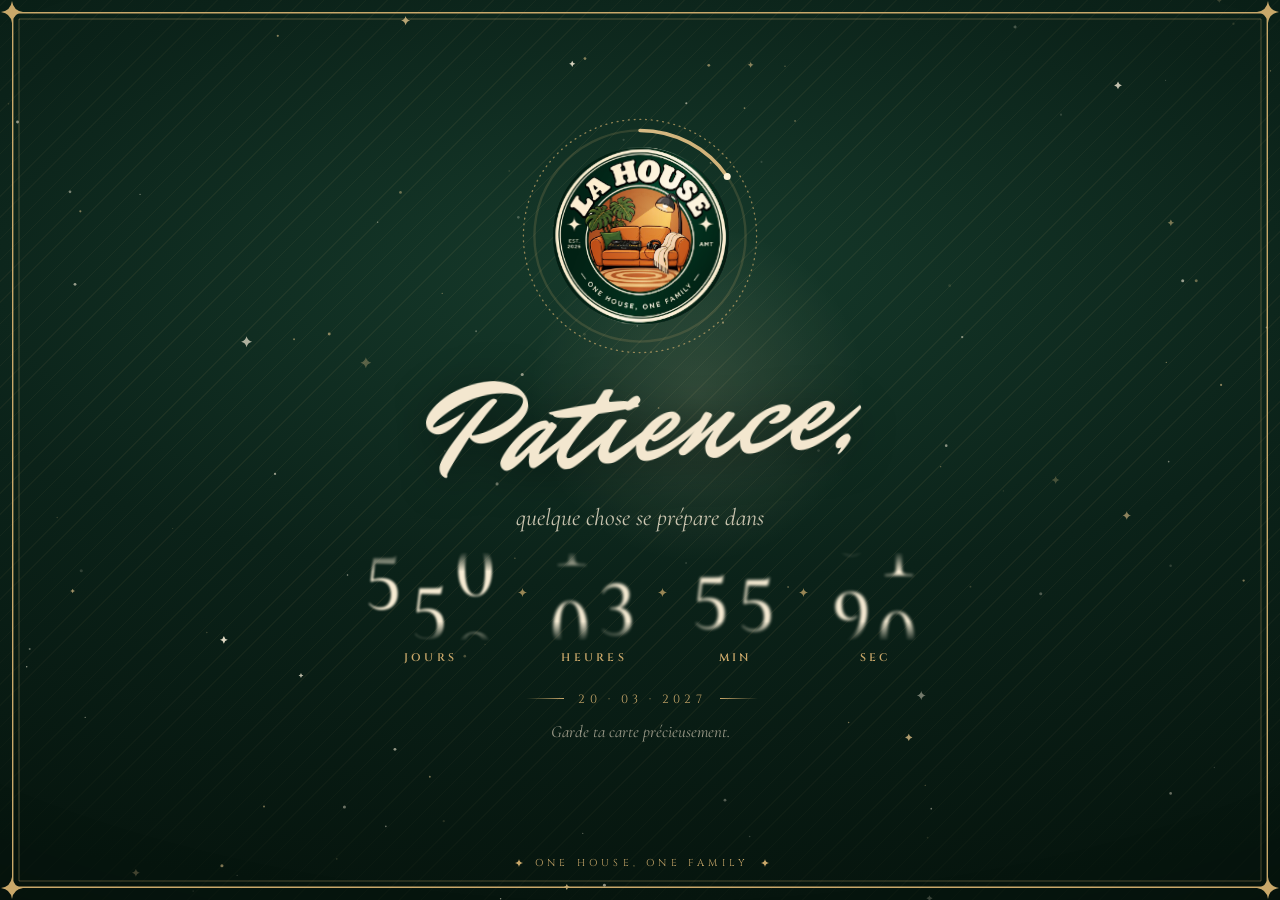
==== commit 3df12d17: "Vibrations iPhone : page cliquable sous Safari, interrupteur relié par htmlFor Co-Authored-By: Claud" ====
--- a/index.html
+++ b/index.html
@@ -13,8 +13,8 @@
 <link rel="preconnect" href="https://fonts.googleapis.com">
 <link rel="preconnect" href="https://fonts.gstatic.com" crossorigin>
 <link rel="stylesheet" href="https://fonts.googleapis.com/css2?family=Cinzel:wght@400;600;700&family=Cormorant+Garamond:ital,wght@0,400;0,500;0,600;1,400;1,500&family=Mr+Dafoe&display=swap">
-<link rel="stylesheet" href="assets/style.css?v=1794800007">
-<link rel="preload" as="image" href="assets/logo.webp?v=1794800007">
+<link rel="stylesheet" href="assets/style.css?v=1794829815">
+<link rel="preload" as="image" href="assets/logo.webp?v=1794829815">
 </head>
 <body>
 <div class="stripes"></div>
@@ -36,7 +36,7 @@
       <circle class="prog" cx="50" cy="50" r="48" pathLength="100"/>
       <circle class="spark" cx="50" cy="2" r="1.6"/>
     </svg>
-    <div class="medal" role="img" aria-label="Médaille LA HOUSE"><div class="coin"><div class="face front"><img src="assets/logo.webp?v=1794800007" alt="" width="600" height="600" draggable="false"><div class="glare"></div><div class="shine"></div></div><div class="face back"><img src="assets/logo.webp?v=1794800007" alt="" width="600" height="600" draggable="false"><div class="glare"></div><div class="shine"></div></div></div></div>
+    <div class="medal" role="img" aria-label="Médaille LA HOUSE"><div class="coin"><div class="face front"><img src="assets/logo.webp?v=1794829815" alt="" width="600" height="600" draggable="false"><div class="glare"></div><div class="shine"></div></div><div class="face back"><img src="assets/logo.webp?v=1794829815" alt="" width="600" height="600" draggable="false"><div class="glare"></div><div class="shine"></div></div></div></div>
   </div>
 
   <h1 class="name">Patience,</h1>
@@ -60,7 +60,7 @@
 
 <p class="motto rv" style="--d:3s"><i></i>One house, one family<i></i></p>
 
-<script src="assets/config.js?v=1794800007"></script>
-<script src="assets/app.js?v=1794800007"></script>
+<script src="assets/config.js?v=1794829815"></script>
+<script src="assets/app.js?v=1794829815"></script>
 </body>
 </html>
--- a/assets/style.css
+++ b/assets/style.css
@@ -427,6 +427,11 @@
   .motto { bottom: calc(18px + env(safe-area-inset-bottom)); }
 }
 
+/* iPhone : rend toute la page "cliquable", indispensable pour les vibrations */
+@media (hover: none) {
+  body, .medal { cursor: pointer; }
+}
+
 @media (prefers-reduced-motion: reduce) {
   *, *::before, *::after { animation-duration: .01s !important; animation-delay: 0s !important; animation-iteration-count: 1 !important; transition-duration: .01s !important; transition-delay: 0s !important; }
 }
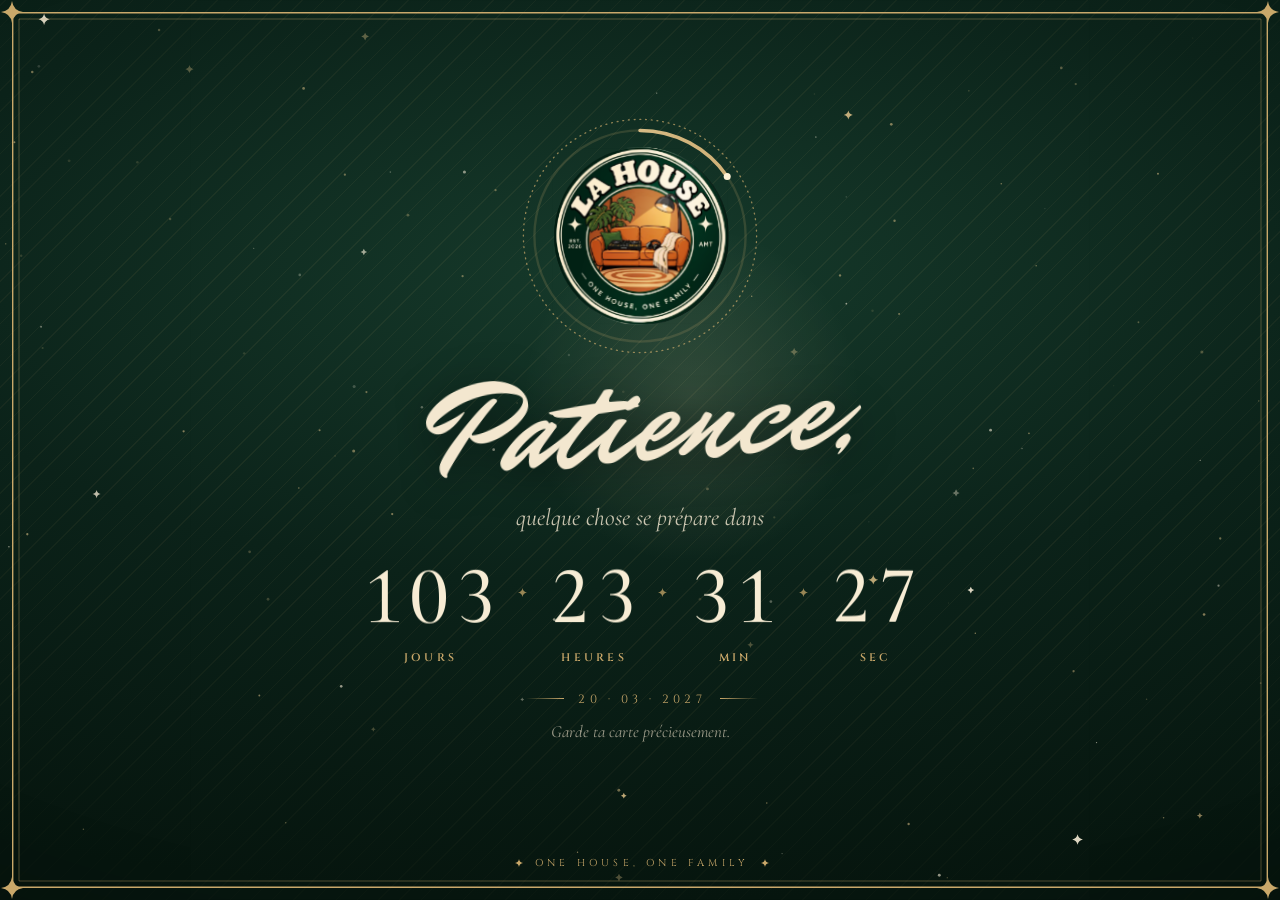
==== commit 3c1d6085: "Vibrations iPhone : interrupteurs natifs invisibles sous le doigt Co-Authored-By: Claude Opus 5.5 <n" ====
--- a/index.html
+++ b/index.html
@@ -13,8 +13,8 @@
 <link rel="preconnect" href="https://fonts.googleapis.com">
 <link rel="preconnect" href="https://fonts.gstatic.com" crossorigin>
 <link rel="stylesheet" href="https://fonts.googleapis.com/css2?family=Cinzel:wght@400;600;700&family=Cormorant+Garamond:ital,wght@0,400;0,500;0,600;1,400;1,500&family=Mr+Dafoe&display=swap">
-<link rel="stylesheet" href="assets/style.css?v=1794829815">
-<link rel="preload" as="image" href="assets/logo.webp?v=1794829815">
+<link rel="stylesheet" href="assets/style.css?v=1794830788">
+<link rel="preload" as="image" href="assets/logo.webp?v=1794830788">
 </head>
 <body>
 <div class="stripes"></div>
@@ -27,6 +27,7 @@
 </div>
 
 <main class="stage">
+  <input class="hap-sw" type="checkbox" switch tabindex="-1" aria-hidden="true">
   <div class="emblem">
     <div class="halo"></div>
     <svg class="ring" viewBox="0 0 100 100" aria-hidden="true">
@@ -36,7 +37,7 @@
       <circle class="prog" cx="50" cy="50" r="48" pathLength="100"/>
       <circle class="spark" cx="50" cy="2" r="1.6"/>
     </svg>
-    <div class="medal" role="img" aria-label="Médaille LA HOUSE"><div class="coin"><div class="face front"><img src="assets/logo.webp?v=1794829815" alt="" width="600" height="600" draggable="false"><div class="glare"></div><div class="shine"></div></div><div class="face back"><img src="assets/logo.webp?v=1794829815" alt="" width="600" height="600" draggable="false"><div class="glare"></div><div class="shine"></div></div></div></div>
+    <div class="medal" role="img" aria-label="Médaille LA HOUSE"><input class="hap-sw" type="checkbox" switch tabindex="-1" aria-hidden="true"><div class="coin"><div class="face front"><img src="assets/logo.webp?v=1794830788" alt="" width="600" height="600" draggable="false"><div class="glare"></div><div class="shine"></div></div><div class="face back"><img src="assets/logo.webp?v=1794830788" alt="" width="600" height="600" draggable="false"><div class="glare"></div><div class="shine"></div></div></div></div>
   </div>
 
   <h1 class="name">Patience,</h1>
@@ -60,7 +61,7 @@
 
 <p class="motto rv" style="--d:3s"><i></i>One house, one family<i></i></p>
 
-<script src="assets/config.js?v=1794829815"></script>
-<script src="assets/app.js?v=1794829815"></script>
+<script src="assets/config.js?v=1794830788"></script>
+<script src="assets/app.js?v=1794830788"></script>
 </body>
 </html>
--- a/assets/style.css
+++ b/assets/style.css
@@ -427,7 +427,25 @@
   .motto { bottom: calc(18px + env(safe-area-inset-bottom)); }
 }
 
-/* iPhone : rend toute la page "cliquable", indispensable pour les vibrations */
+/* Vibrations iPhone : de vrais interrupteurs natifs, invisibles, posés sous le doigt.
+   Quand on tape, c'est Safari lui-même qui bascule l'interrupteur et fait vibrer. */
+.hap-sw {
+  position: absolute;
+  inset: 0;
+  width: 100%;
+  height: 100%;
+  margin: 0;
+  padding: 0;
+  opacity: .002;
+  z-index: 0;
+  cursor: pointer;
+  -webkit-tap-highlight-color: transparent;
+}
+.medal .hap-sw { z-index: 3; border-radius: 50%; }
+.stage > *:not(.hap-sw) { position: relative; z-index: 1; }
+.stage > .emblem { position: relative; }
+
+/* iPhone : rend toute la page "cliquable" */
 @media (hover: none) {
   body, .medal { cursor: pointer; }
 }
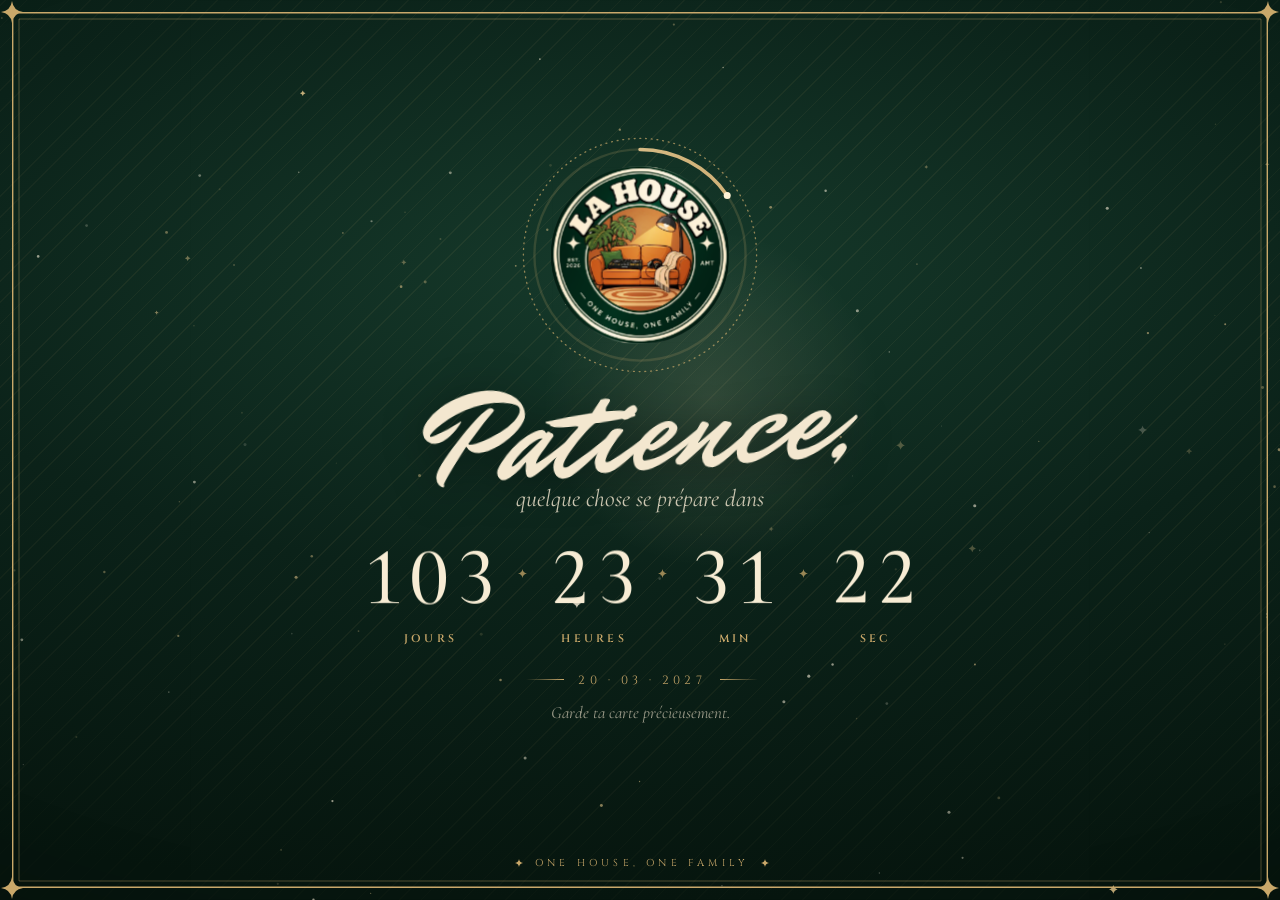
==== commit 6883a367: "Prénom écrit au stylo, lettre par lettre (même police) Co-Authored-By: Claude Opus 5.5 <noreply@anth" ====
--- a/index.html
+++ b/index.html
@@ -13,8 +13,8 @@
 <link rel="preconnect" href="https://fonts.googleapis.com">
 <link rel="preconnect" href="https://fonts.gstatic.com" crossorigin>
 <link rel="stylesheet" href="https://fonts.googleapis.com/css2?family=Cinzel:wght@400;600;700&family=Cormorant+Garamond:ital,wght@0,400;0,500;0,600;1,400;1,500&family=Mr+Dafoe&display=swap">
-<link rel="stylesheet" href="assets/style.css?v=1794830788">
-<link rel="preload" as="image" href="assets/logo.webp?v=1794830788">
+<link rel="stylesheet" href="assets/style.css?v=1794830990">
+<link rel="preload" as="image" href="assets/logo.webp?v=1794830990">
 </head>
 <body>
 <div class="stripes"></div>
@@ -37,10 +37,10 @@
       <circle class="prog" cx="50" cy="50" r="48" pathLength="100"/>
       <circle class="spark" cx="50" cy="2" r="1.6"/>
     </svg>
-    <div class="medal" role="img" aria-label="Médaille LA HOUSE"><input class="hap-sw" type="checkbox" switch tabindex="-1" aria-hidden="true"><div class="coin"><div class="face front"><img src="assets/logo.webp?v=1794830788" alt="" width="600" height="600" draggable="false"><div class="glare"></div><div class="shine"></div></div><div class="face back"><img src="assets/logo.webp?v=1794830788" alt="" width="600" height="600" draggable="false"><div class="glare"></div><div class="shine"></div></div></div></div>
+    <div class="medal" role="img" aria-label="Médaille LA HOUSE"><input class="hap-sw" type="checkbox" switch tabindex="-1" aria-hidden="true"><div class="coin"><div class="face front"><img src="assets/logo.webp?v=1794830990" alt="" width="600" height="600" draggable="false"><div class="glare"></div><div class="shine"></div></div><div class="face back"><img src="assets/logo.webp?v=1794830990" alt="" width="600" height="600" draggable="false"><div class="glare"></div><div class="shine"></div></div></div></div>
   </div>
 
-  <h1 class="name">Patience,</h1>
+  <h1 class="name" aria-label="Patience"><svg class="hand" viewBox="-64 -728 3476 838" style="width:3.4760em;height:0.8380em;--n:9" aria-hidden="true"><defs><linearGradient id="inkp" gradientUnits="userSpaceOnUse" x1="-3540" y1="0" x2="-64" y2="0"><stop offset="0" stop-color="#f3e7cf"/><stop offset=".42" stop-color="#f3e7cf"/><stop offset=".48" stop-color="#fff8e6"/><stop offset=".52" stop-color="#ecd6a6"/><stop offset=".58" stop-color="#f3e7cf"/><stop offset="1" stop-color="#f3e7cf"/><animate attributeName="x1" values="-3540;3412;3412" keyTimes="0;.45;1" dur="5s" begin="4s" repeatCount="indefinite"/><animate attributeName="x2" values="-64;6888;6888" keyTimes="0;.45;1" dur="5s" begin="4s" repeatCount="indefinite"/></linearGradient></defs><g fill="url(#inkp)" stroke="#f3e7cf"><path class="g" style="--i:0" pathLength="1" d="M684 -640Q727 -616 754.5 -575.0Q782 -534 782.0 -483.0Q782 -432 718.0 -366.0Q654 -300 562.5 -253.5Q471 -207 403.5 -207.0Q336 -207 306 -263Q134 -32 112 17Q113 22 113.0 31.5Q113 41 102.0 41.0Q91 41 73.5 22.5Q56 4 56 -30Q56 -40 57 -46Q66 -112 240.5 -306.0Q415 -500 492 -542Q508 -550 516.0 -550.0Q524 -550 532.5 -545.0Q541 -540 541.0 -533.0Q541 -526 537 -522Q462 -444 447 -427L328 -289Q326 -286 326 -283Q326 -276 335 -276Q375 -276 443.5 -299.0Q512 -322 579.0 -356.5Q646 -391 695.0 -437.5Q744 -484 744 -524Q744 -557 681.0 -573.0Q618 -589 545.5 -589.0Q473 -589 389.0 -568.5Q305 -548 242.5 -518.0Q180 -488 130.0 -455.5Q80 -423 54.5 -398.5Q29 -374 29.0 -366.5Q29 -359 36.0 -359.0Q43 -359 74 -369Q174 -402 270 -458Q277 -462 279.5 -462.0Q282 -462 282.0 -459.5Q282 -457 269.5 -440.5Q257 -424 235.0 -400.5Q213 -377 187.0 -355.0Q161 -333 128.5 -317.5Q96 -302 65.5 -302.0Q35 -302 5.5 -326.5Q-24 -351 -24.0 -393.5Q-24 -436 18.0 -486.0Q60 -536 128.5 -581.0Q197 -626 299.0 -657.0Q401 -688 498.0 -688.0Q595 -688 684 -640Z"/><path class="g" style="--i:1" pathLength="1" d="M756 -42 764 -106Q764 -109 762.5 -109.0Q761 -109 757 -105Q744 -91 724.0 -70.5Q704 -50 655.5 -15.5Q607 19 577 19Q572 18 564.5 15.5Q557 13 545.0 -1.0Q533 -15 533.0 -41.0Q533 -67 572.5 -120.5Q612 -174 667.0 -225.5Q722 -277 789.5 -315.0Q857 -353 907 -353Q926 -352 937 -326Q947 -336 955.0 -336.0Q963 -336 974 -324Q980 -323 986.0 -317.5Q992 -312 992.0 -302.0Q992 -292 978 -280Q957 -254 929.0 -221.0Q901 -188 889.0 -173.5Q877 -159 864 -141Q842 -110 840 -91Q942 -140 1161 -302Q1170 -295 1170.0 -285.0Q1170 -275 1162.0 -268.0Q1154 -261 1142.5 -251.0Q1131 -241 1097.0 -212.0Q1063 -183 1031.5 -156.5Q1000 -130 959.5 -97.5Q919 -65 887 -42Q810 13 791.0 13.0Q772 13 764.0 1.0Q756 -11 756 -42ZM654 -84Q666 -84 727.5 -133.0Q789 -182 844 -231L900 -280Q904 -284 904.0 -285.5Q904 -287 901 -287Q863 -287 802.0 -243.5Q741 -200 696.5 -151.5Q652 -103 652 -86Q652 -84 654 -84Z"/><path class="g" style="--i:2" pathLength="1" d="M1427 -462 1478 -463Q1577 -463 1622 -435Q1644 -428 1644 -417Q1644 -409 1624.5 -406.0Q1605 -403 1489.5 -390.5Q1374 -378 1331 -376Q1312 -375 1243.5 -310.0Q1175 -245 1113.0 -167.0Q1051 -89 1051 -58Q1051 -53 1056.0 -49.5Q1061 -46 1068.5 -46.0Q1076 -46 1092 -52Q1282 -164 1461 -297Q1470 -290 1470.0 -280.0Q1470 -270 1460.0 -260.5Q1450 -251 1430.5 -233.0Q1411 -215 1358.0 -168.0Q1305 -121 1258 -84Q1132 18 1082 34Q1064 39 1039.5 39.0Q1015 39 994.5 14.0Q974 -11 974.0 -54.0Q974 -97 1029.5 -178.0Q1085 -259 1181 -344Q1190 -351 1190.0 -357.0Q1190 -363 1169 -363L1106 -361Q973 -361 969 -391Q938 -397 938 -409Q938 -413 942.0 -413.5Q946 -414 949.0 -414.5Q952 -415 959.0 -416.0Q966 -417 1069.5 -432.0Q1173 -447 1305 -457L1374 -549Q1380 -561 1416.0 -561.0Q1452 -561 1452 -546Q1452 -541 1444 -528L1419 -493Q1414 -477 1413 -469Q1413 -462 1427 -462Z"/><path class="g" style="--i:3" pathLength="1" d="M1632 -495Q1642 -495 1645 -491Q1659 -474 1659.0 -463.5Q1659 -453 1653.0 -445.5Q1647 -438 1638.5 -428.5Q1630 -419 1604.5 -402.5Q1579 -386 1555 -386Q1537 -389 1537 -408Q1537 -438 1573.0 -466.5Q1609 -495 1632 -495ZM1392 -101Q1384 -87 1384.0 -76.0Q1384 -65 1396 -65Q1403 -65 1420 -71Q1607 -169 1786 -302Q1795 -295 1795.0 -285.0Q1795 -275 1785.0 -266.0Q1775 -257 1756.5 -240.0Q1738 -223 1686.0 -179.0Q1634 -135 1589 -99Q1471 -4 1415 13Q1397 18 1376 18Q1299 18 1299 -64Q1299 -96 1334.0 -155.5Q1369 -215 1406.0 -260.5Q1443 -306 1455 -311Q1473 -322 1494.0 -322.0Q1515 -322 1534 -314Q1540 -311 1540.0 -306.0Q1540 -301 1530.5 -291.0Q1521 -281 1501.5 -260.0Q1482 -239 1443.5 -187.5Q1405 -136 1392 -101Z"/><path class="g" style="--i:4" pathLength="1" d="M1891 -302Q1865 -302 1803.0 -248.5Q1741 -195 1741 -183Q1741 -181 1744 -181Q1766 -181 1831.5 -230.0Q1897 -279 1897 -297Q1897 -302 1891 -302ZM1678 18Q1601 18 1601 -76Q1601 -135 1652.5 -201.5Q1704 -268 1774.0 -310.5Q1844 -353 1898 -353Q1922 -353 1942.5 -334.0Q1963 -315 1963 -297Q1963 -264 1916.0 -222.5Q1869 -181 1817.5 -155.5Q1766 -130 1749.5 -130.0Q1733 -130 1725 -145Q1721 -148 1714.0 -148.0Q1707 -148 1691.0 -121.5Q1675 -95 1675.0 -78.5Q1675 -62 1687 -58Q1763 -58 1852.0 -102.5Q1941 -147 2098 -259Q2109 -267 2131.5 -283.0Q2154 -299 2158 -302Q2167 -295 2167.0 -285.0Q2167 -275 2158 -267Q2108 -217 2028.5 -155.0Q1949 -93 1846.0 -37.5Q1743 18 1678 18Z"/><path class="g" style="--i:5" pathLength="1" d="M2164 -331Q2172 -331 2190.5 -323.0Q2209 -315 2209 -305Q2209 -298 2204 -291L2129 -187Q2116 -171 2116.0 -169.0Q2116 -167 2117 -167L2122 -170Q2238 -251 2313 -312Q2327 -322 2336.5 -322.0Q2346 -322 2349 -320L2377 -312Q2387 -307 2387.0 -299.0Q2387 -291 2383 -286Q2364 -265 2339.5 -238.5Q2315 -212 2303.0 -198.5Q2291 -185 2276.0 -168.0Q2261 -151 2254.5 -142.0Q2248 -133 2240.0 -121.5Q2232 -110 2229 -102Q2223 -79 2223 -62Q2223 -53 2234.5 -53.0Q2246 -53 2276.5 -67.0Q2307 -81 2349.5 -110.0Q2392 -139 2462.5 -192.5Q2533 -246 2586 -283Q2595 -276 2595.0 -266.0Q2595 -256 2586 -248Q2554 -217 2505.0 -170.5Q2456 -124 2355.5 -46.0Q2255 32 2215 32Q2138 32 2138 -50Q2138 -81 2162 -115L2205 -174Q2211 -183 2211.0 -184.5Q2211 -186 2205 -181Q2031 -36 1983 -11Q1975 -6 1963 -6Q1930 -6 1930 -36Q1930 -46 1935 -54Q2009 -122 2039 -165Q2063 -189 2089.5 -232.0Q2116 -275 2134.5 -303.0Q2153 -331 2164 -331Z"/><path class="g" style="--i:6" pathLength="1" d="M2825 -309Q2824 -273 2780.5 -238.0Q2737 -203 2675 -203Q2649 -203 2649 -218Q2649 -224 2658 -227Q2718 -262 2734 -284Q2736 -288 2736.0 -293.0Q2736 -298 2731 -298Q2646 -286 2569.0 -205.0Q2492 -124 2492 -79Q2492 -58 2508 -58Q2582 -58 2664.0 -101.0Q2746 -144 2908 -259Q2919 -267 2941.5 -283.0Q2964 -299 2968 -302Q2977 -295 2977.0 -285.0Q2977 -275 2968 -267Q2918 -217 2838.5 -155.0Q2759 -93 2656.0 -37.5Q2553 18 2488 18Q2411 18 2411 -64Q2411 -121 2449.0 -175.5Q2487 -230 2542.0 -267.0Q2597 -304 2657.0 -326.5Q2717 -349 2753.5 -349.0Q2790 -349 2806.0 -339.0Q2822 -329 2823 -319Z"/><path class="g" style="--i:7" pathLength="1" d="M3096 -302Q3070 -302 3008.0 -248.5Q2946 -195 2946 -183Q2946 -181 2949 -181Q2971 -181 3036.5 -230.0Q3102 -279 3102 -297Q3102 -302 3096 -302ZM2883 18Q2806 18 2806 -76Q2806 -135 2857.5 -201.5Q2909 -268 2979.0 -310.5Q3049 -353 3103 -353Q3127 -353 3147.5 -334.0Q3168 -315 3168 -297Q3168 -264 3121.0 -222.5Q3074 -181 3022.5 -155.5Q2971 -130 2954.5 -130.0Q2938 -130 2930 -145Q2926 -148 2919.0 -148.0Q2912 -148 2896.0 -121.5Q2880 -95 2880.0 -78.5Q2880 -62 2892 -58Q2968 -58 3057.0 -102.5Q3146 -147 3303 -259Q3314 -267 3336.5 -283.0Q3359 -299 3363 -302Q3372 -295 3372.0 -285.0Q3372 -275 3363 -267Q3313 -217 3233.5 -155.0Q3154 -93 3051.0 -37.5Q2948 18 2883 18Z"/><path class="g" style="--i:8" pathLength="1" d="M3245 -85Q3255 -85 3258 -81Q3272 -64 3272 -54Q3272 -35 3234 9Q3181 70 3165 70Q3162 70 3162.0 67.0Q3162 64 3166 58Q3181 38 3186 29L3192 19Q3177 24 3168 24Q3150 21 3150 2Q3150 -28 3186.0 -56.5Q3222 -85 3245 -85Z"/></g></svg></h1>
   <p class="lead rv" style="--d:2.2s">quelque chose se prépare dans</p>
 
   <div class="countdown rv" style="--d:1.4s" role="timer" aria-label="Compte à rebours jusqu'au 20 mars 2027">
@@ -61,7 +61,7 @@
 
 <p class="motto rv" style="--d:3s"><i></i>One house, one family<i></i></p>
 
-<script src="assets/config.js?v=1794830788"></script>
-<script src="assets/app.js?v=1794830788"></script>
+<script src="assets/config.js?v=1794830990"></script>
+<script src="assets/app.js?v=1794830990"></script>
 </body>
 </html>
--- a/assets/style.css
+++ b/assets/style.css
@@ -252,26 +252,34 @@
 
 .name {
   margin: 6px 0 0;
-  font-family: "Mr Dafoe", cursive;
-  font-weight: 400;
   font-size: clamp(64px, 19.5vw, 128px);
-  line-height: 1.05;
-  padding: 0 .25em .08em;
+  line-height: 1;
+  display: flex;
+  justify-content: center;
   transform: rotate(-4deg);
-  background: linear-gradient(105deg, var(--cream) 0%, var(--cream) 42%, #fff8e6 48%, var(--gold-l) 52%, var(--cream) 58%, var(--cream) 100%);
-  background-size: 300% 100%;
-  background-position: 100% 0;
-  -webkit-background-clip: text;
-  background-clip: text;
-  color: transparent;
-  clip-path: inset(-20% 100% -20% 0);
   filter: drop-shadow(0 6px 22px rgba(0, 0, 0, .45));
 }
 
-.go .name { animation: write 1.7s cubic-bezier(.6, .1, .3, 1) .9s forwards, shine 5s ease-in-out 3s infinite; }
-
-@keyframes write { to { clip-path: inset(-20% -10% -20% 0); } }
-@keyframes shine { 0% { background-position: 100% 0; } 45%, 100% { background-position: 0 0; } }
+/* Le prénom s'écrit au stylo : chaque lettre est tracée, puis l'encre la remplit */
+.hand { display: block; overflow: visible; }
+
+.hand .g {
+  fill-opacity: 0;
+  stroke-width: 24;
+  stroke-linecap: round;
+  stroke-linejoin: round;
+  stroke-dasharray: 1;
+  stroke-dashoffset: 1;
+}
+
+.go .hand .g {
+  animation:
+    pen .55s cubic-bezier(.5, .05, .4, 1) calc(.9s + var(--i) * .16s) forwards,
+    ink .35s ease-out calc(1.32s + var(--i) * .16s) forwards;
+}
+
+@keyframes pen { to { stroke-dashoffset: 0; } }
+@keyframes ink { to { fill-opacity: 1; stroke-opacity: 0; } }
 
 .lead {
   margin: 2px 0 20px;
